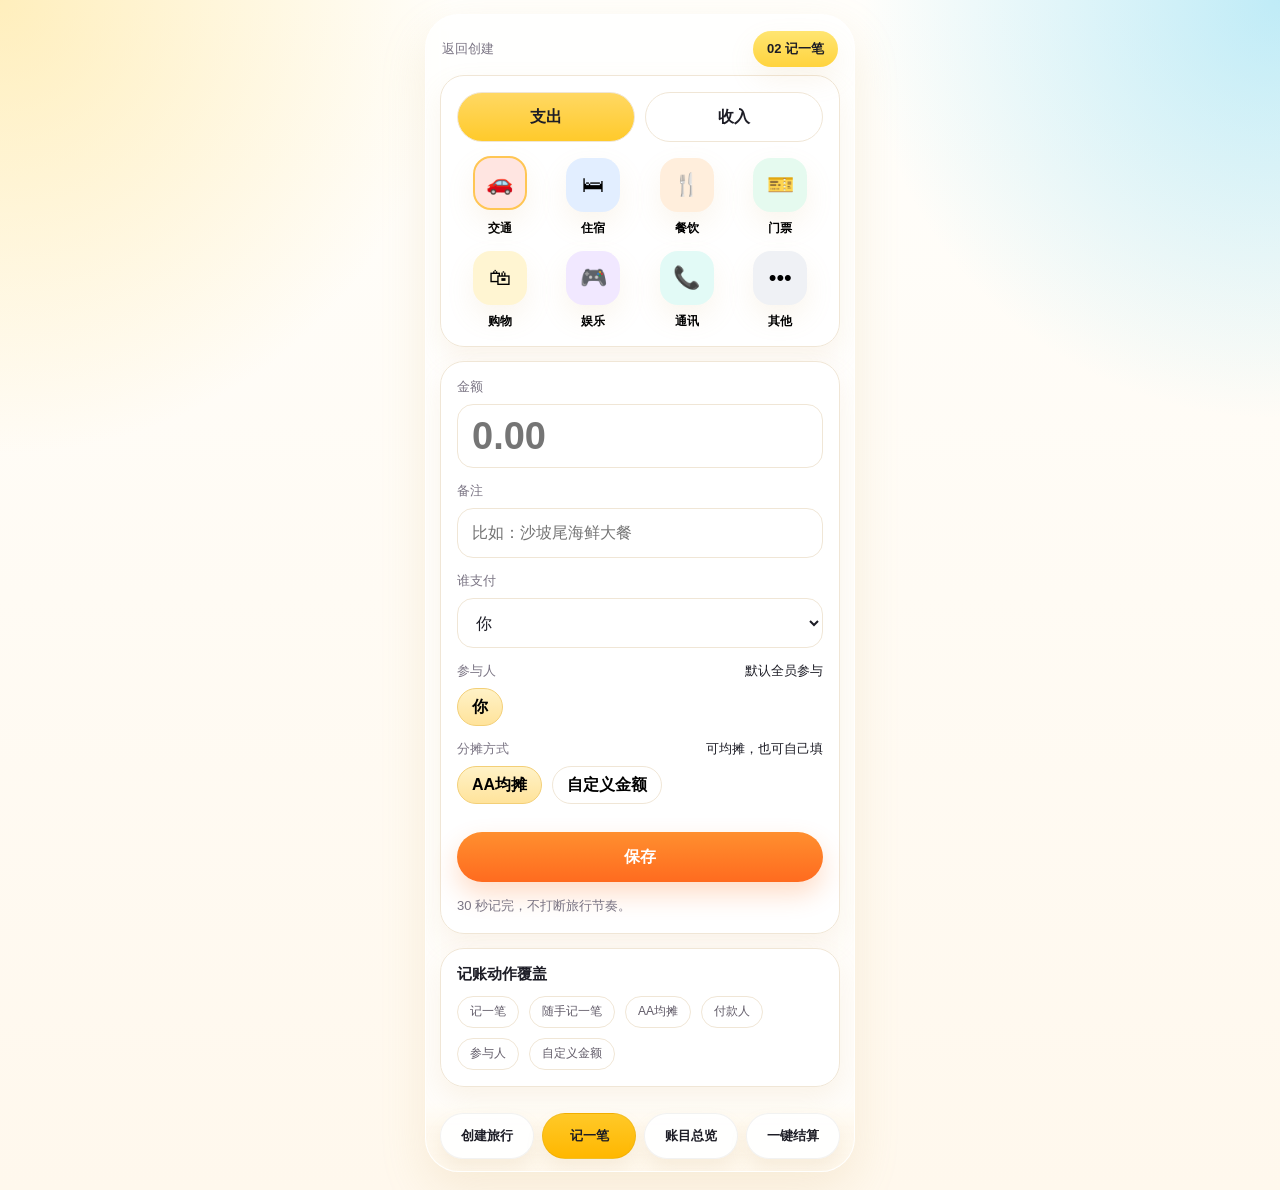
==== add-bill.html @ 9b39a008 "Add files via upload" ====
<!DOCTYPE html>
<html lang="zh-CN">
<head>
  <meta charset="UTF-8">
  <meta name="viewport" content="width=device-width, initial-scale=1.0, viewport-fit=cover">
  <title>记一笔 | 旅行分账</title>
  <meta name="description" content="快速记一笔旅行消费，支持分类、金额、付款人、参与人和均摊或自定义分摊。">
  <meta id="metaKeywords" name="keywords" content="记一笔,随手记一笔,AA均摊,付款人,参与人,自定义金额">
  <link rel="stylesheet" href="./styles.css">
</head>
<body data-page="bill">
  <main class="mobile-page">
    <section class="phone-frame">
      <header class="page-header">
        <a class="mini-link" href="./index.html">返回创建</a>
        <div class="brand-badge">02 记一笔</div>
      </header>

      <section class="card bill-top-card">
        <div class="seg-row" data-toggle-group="billType">
          <button class="seg-btn active" type="button" data-bill-type="expense">支出</button>
          <button class="seg-btn" type="button" data-bill-type="income">收入</button>
        </div>

        <div class="category-grid" id="categoryGrid">
          <button class="category-btn active" data-category="交通" type="button"><span class="icon red">🚗</span><b>交通</b></button>
          <button class="category-btn" data-category="住宿" type="button"><span class="icon blue">🛏</span><b>住宿</b></button>
          <button class="category-btn" data-category="餐饮" type="button"><span class="icon orange">🍴</span><b>餐饮</b></button>
          <button class="category-btn" data-category="门票" type="button"><span class="icon green">🎫</span><b>门票</b></button>
          <button class="category-btn" data-category="购物" type="button"><span class="icon yellow">🛍</span><b>购物</b></button>
          <button class="category-btn" data-category="娱乐" type="button"><span class="icon purple">🎮</span><b>娱乐</b></button>
          <button class="category-btn" data-category="通讯" type="button"><span class="icon teal">📞</span><b>通讯</b></button>
          <button class="category-btn" data-category="其他" type="button"><span class="icon gray">•••</span><b>其他</b></button>
        </div>
      </section>

      <section class="card form-card">
        <div id="billEditBanner" class="edit-banner hidden">
          <span id="billEditText">正在编辑一笔账单</span>
          <button id="cancelEditBillBtn" class="ghost-btn slim-btn" type="button">取消编辑</button>
        </div>

        <label class="field amount-field">
          <span>金额</span>
          <input id="billAmount" class="amount-input" type="number" step="0.01" min="0" placeholder="0.00">
        </label>

        <label class="field">
          <span>备注</span>
          <input id="billNote" type="text" maxlength="30" placeholder="比如：沙坡尾海鲜大餐">
        </label>

        <label class="field">
          <span>谁支付</span>
          <select id="paidBy"></select>
        </label>

        <div class="field">
          <div class="field-head">
            <span>参与人</span>
            <small>默认全员参与</small>
          </div>
          <div id="participantChips" class="chip-row"></div>
        </div>

        <div class="field">
          <div class="field-head">
            <span>分摊方式</span>
            <small>可均摊，也可自己填</small>
          </div>
          <div class="chip-row" data-toggle-group="splitMode">
            <button class="chip active" data-split-mode="equal" type="button">AA均摊</button>
            <button class="chip" data-split-mode="custom" type="button">自定义金额</button>
          </div>
        </div>

        <div id="customSplitWrap" class="custom-split hidden"></div>

        <button id="saveBillBtn" class="primary-btn" type="button">保存</button>
        <p id="billStatusText" class="tiny-text">30 秒记完，不打断旅行节奏。</p>
      </section>

      <section class="keyword-section">
        <h3>记账动作覆盖</h3>
        <div class="keyword-tags" data-keywords="bill"></div>
      </section>

      <nav class="bottom-nav" aria-label="页面导航">
        <a href="./index.html">创建旅行</a>
        <a class="active" href="./add-bill.html">记一笔</a>
        <a href="./overview.html">账目总览</a>
        <a href="./settlement.html">一键结算</a>
      </nav>
    </section>
  </main>

  <script id="structured-data" type="application/ld+json"></script>
  <script src="./script.js"></script>
</body>
</html>
---- styles.css ----
:root {
  --bg: #fff8ed;
  --card: rgba(255, 255, 255, 0.94);
  --line: #f0e6d6;
  --ink: #1d1d26;
  --muted: #7b7584;
  --yellow: #ffc928;
  --yellow-deep: #ffb700;
  --orange: #ff8f2f;
  --orange-deep: #ff6b1f;
  --green: #2db66e;
  --red: #ff5a53;
  --shadow: 0 18px 45px rgba(210, 175, 111, 0.18);
  --shadow-soft: 0 12px 28px rgba(210, 175, 111, 0.12);
}

* {
  box-sizing: border-box;
}

html,
body {
  margin: 0;
  min-height: 100%;
  font-family: "PingFang SC", "Microsoft YaHei", sans-serif;
  color: var(--ink);
  background:
    radial-gradient(circle at top left, rgba(255, 220, 113, 0.45), transparent 26%),
    radial-gradient(circle at top right, rgba(114, 213, 242, 0.45), transparent 24%),
    linear-gradient(180deg, #fffefb 0%, var(--bg) 100%);
}

body {
  padding: 14px 10px 18px;
}

button,
input,
select {
  font: inherit;
}

.mobile-page {
  max-width: 430px;
  margin: 0 auto;
}

.phone-frame {
  background: rgba(255, 255, 255, 0.68);
  border: 1px solid rgba(255, 255, 255, 0.8);
  border-radius: 34px;
  box-shadow: var(--shadow);
  backdrop-filter: blur(10px);
  overflow: hidden;
}

.page-header {
  display: flex;
  align-items: center;
  justify-content: space-between;
  padding: 16px 16px 8px;
}

.brand-badge {
  display: inline-flex;
  align-items: center;
  min-height: 36px;
  padding: 0 14px;
  border-radius: 999px;
  background: linear-gradient(180deg, #ffe571, #ffd33e);
  box-shadow: var(--shadow-soft);
  font-size: 13px;
  font-weight: 800;
}

.blue-badge {
  background: linear-gradient(180deg, #99eef6, #5ad7ea);
}

.coral-badge {
  background: linear-gradient(180deg, #ff9a73, #ff6e52);
  color: #fff;
}

.mini-link {
  color: var(--muted);
  text-decoration: none;
  font-size: 13px;
}

.hero-banner,
.card,
.member-strip-card,
.keyword-section {
  margin: 0 14px 14px;
}

.hero-banner {
  position: relative;
  overflow: hidden;
  border-radius: 28px;
  box-shadow: var(--shadow-soft);
}

.hero-create {
  height: 220px;
}

.hero-overview {
  height: 180px;
}

.hero-banner img,
.celebrate-image {
  display: block;
  width: 100%;
  height: 100%;
  object-fit: cover;
}

.hero-copy {
  position: absolute;
  left: 18px;
  top: 18px;
  max-width: 72%;
  color: #183147;
}

.hero-copy.overlay {
  color: #fff;
  text-shadow: 0 4px 16px rgba(0, 0, 0, 0.22);
}

.hero-kicker {
  display: inline-flex;
  align-items: center;
  min-height: 28px;
  padding: 0 10px;
  border-radius: 999px;
  background: rgba(255, 255, 255, 0.88);
  font-size: 12px;
  font-weight: 800;
}

.hero-copy h1,
.celebrate-copy h1 {
  margin: 10px 0 6px;
  font-size: 30px;
  line-height: 1.05;
}

.hero-copy p,
.card-title-row p,
.celebrate-copy p {
  margin: 0;
  font-size: 14px;
  line-height: 1.5;
}

.card,
.member-strip-card,
.keyword-section {
  background: var(--card);
  border: 1px solid var(--line);
  border-radius: 24px;
  box-shadow: var(--shadow-soft);
}

.card,
.keyword-section {
  padding: 16px;
}

.member-strip-card {
  padding: 12px 14px;
}

.form-card {
  display: grid;
  gap: 14px;
}

.card-title-row,
.section-head,
.field-head,
.invite-block {
  display: flex;
  align-items: flex-start;
  justify-content: space-between;
  gap: 12px;
}

.card-title-row h2,
.section-head h2 {
  margin: 0;
  font-size: 21px;
}

.field {
  display: grid;
  gap: 8px;
}

.field span,
.field-head span,
.section-head span,
.card h3 {
  font-size: 13px;
  color: var(--muted);
}

.field input,
.field select,
.member-add-row input {
  width: 100%;
  min-height: 50px;
  padding: 0 14px;
  border: 1px solid var(--line);
  border-radius: 16px;
  background: #fff;
  color: var(--ink);
  outline: none;
}

.field-grid {
  display: grid;
  grid-template-columns: 1fr 1fr;
  gap: 10px;
}

.member-add-row,
.action-row,
.seg-row {
  display: grid;
  gap: 10px;
}

.member-add-row {
  grid-template-columns: 1fr auto;
}

.action-row,
.seg-row {
  grid-template-columns: 1fr 1fr;
}

.member-list,
.chip-row,
.member-strip,
.keyword-tags,
.legend-list {
  display: flex;
  gap: 10px;
  flex-wrap: wrap;
}

.member-list {
  min-height: 56px;
  padding: 10px;
  border: 1px dashed #e8dcc7;
  border-radius: 16px;
  background: #fffdf9;
}

.member-list.empty {
  align-items: center;
}

.avatar-chip,
.member-dot {
  display: inline-flex;
  align-items: center;
  justify-content: center;
  min-width: 44px;
  height: 44px;
  padding: 0 12px;
  border-radius: 999px;
  background: linear-gradient(180deg, #fff0bf, #fff8e4);
  border: 2px solid #fff;
  box-shadow: 0 8px 18px rgba(193, 154, 87, 0.16);
  font-size: 13px;
  font-weight: 700;
}

.avatar-chip {
  gap: 8px;
}

.avatar-chip button {
  width: 20px;
  height: 20px;
  border-radius: 50%;
  border: 0;
  background: rgba(0, 0, 0, 0.08);
  cursor: pointer;
}

.member-dot.manage {
  margin-left: auto;
  background: #fff;
}

.empty-text,
.tiny-text,
.summary-text {
  margin: 0;
  color: var(--muted);
  font-size: 13px;
  line-height: 1.6;
}

.primary-btn,
.ghost-btn,
.soft-btn,
.seg-btn,
.chip,
.transfer-btn {
  border: 0;
  cursor: pointer;
  font-weight: 800;
}

.primary-btn,
.ghost-btn,
.soft-btn,
.seg-btn {
  min-height: 50px;
  border-radius: 999px;
}

.primary-btn {
  color: #fff;
  background: linear-gradient(180deg, var(--orange), var(--orange-deep));
  box-shadow: 0 12px 26px rgba(255, 112, 25, 0.24);
}

.yellow-btn {
  color: #4c3000;
  background: linear-gradient(180deg, var(--yellow), var(--yellow-deep));
}

.ghost-btn {
  background: #fff;
  border: 1px solid var(--line);
  color: var(--ink);
}

.soft-btn {
  min-width: 78px;
  background: linear-gradient(180deg, #ffe38d, #ffd15b);
  color: #5b3a00;
}

.pill {
  display: inline-flex;
  align-items: center;
  min-height: 30px;
  padding: 0 10px;
  border-radius: 999px;
  font-size: 12px;
  font-weight: 800;
}

.yellow-pill {
  background: #fff6d7;
  color: #9a7700;
}

.info-card strong {
  display: block;
  margin-top: 6px;
  font-size: 26px;
}

.bill-top-card {
  display: grid;
  gap: 16px;
}

.seg-btn {
  background: #fff;
  border: 1px solid var(--line);
  color: var(--ink);
}

.seg-btn.active {
  background: linear-gradient(180deg, #ffd863, #ffca2b);
}

.category-grid {
  display: grid;
  grid-template-columns: repeat(4, 1fr);
  gap: 14px 8px;
}

.category-btn {
  border: 0;
  background: transparent;
  display: grid;
  justify-items: center;
  gap: 8px;
  padding: 0;
}

.category-btn b {
  font-size: 12px;
}

.icon {
  width: 54px;
  height: 54px;
  border-radius: 18px;
  display: grid;
  place-items: center;
  font-size: 22px;
  box-shadow: var(--shadow-soft);
  border: 2px solid transparent;
}

.category-btn.active .icon {
  transform: translateY(-2px);
  border-color: #ffc654;
}

.red { background: #ffe5e1; }
.blue { background: #e2eeff; }
.orange { background: #ffeedc; }
.green { background: #e5faef; }
.yellow { background: #fff5d2; }
.purple { background: #f1e8ff; }
.teal { background: #e2faf6; }
.gray { background: #eff1f5; }

.edit-banner {
  display: flex;
  align-items: center;
  justify-content: space-between;
  gap: 10px;
  padding: 12px 14px;
  border-radius: 16px;
  background: #fff5cf;
  color: #7b5a00;
  font-size: 13px;
  font-weight: 700;
}

.hidden {
  display: none;
}

.slim-btn {
  min-height: 38px;
  padding: 0 12px;
}

.amount-field .amount-input {
  min-height: 64px;
  font-size: 38px;
  font-weight: 900;
}

.chip {
  min-height: 38px;
  padding: 0 14px;
  border-radius: 999px;
  border: 1px solid var(--line);
  background: #fff;
}

.chip.active {
  background: linear-gradient(180deg, #fff2c7, #ffe39b);
  border-color: #f3cf77;
}

.custom-split {
  display: grid;
  gap: 10px;
}

.split-row-item {
  display: grid;
  grid-template-columns: 1fr 110px;
  gap: 10px;
  align-items: center;
}

.split-row-item input {
  min-height: 46px;
  padding: 0 12px;
  border: 1px solid var(--line);
  border-radius: 14px;
}

.stats-grid {
  display: grid;
  grid-template-columns: 1fr 1fr;
  gap: 12px;
  margin: 0 14px 14px;
}

.stat-card strong {
  display: block;
  margin: 10px 0 6px;
  font-size: 28px;
}

.member-strip {
  align-items: center;
}

.donut-wrap {
  display: flex;
  justify-content: center;
  margin-bottom: 14px;
}

.donut-chart {
  width: 148px;
  height: 148px;
  border-radius: 50%;
  position: relative;
  background: #f3f3f3;
}

.donut-chart::after {
  content: "";
  position: absolute;
  inset: 24px;
  border-radius: 50%;
  background: #fff;
}

.donut-chart span {
  position: absolute;
  inset: 0;
  z-index: 1;
  display: grid;
  place-items: center;
  padding: 0 28px;
  text-align: center;
  font-size: 12px;
  font-weight: 800;
  color: var(--muted);
}

.legend-list {
  display: grid;
  gap: 8px;
}

.legend-item,
.list-item,
.transfer-item,
.preview-line {
  display: flex;
  align-items: center;
  justify-content: space-between;
  gap: 12px;
}

.legend-item {
  font-size: 14px;
}

.legend-left {
  display: inline-flex;
  align-items: center;
  gap: 8px;
}

.legend-dot {
  width: 10px;
  height: 10px;
  border-radius: 50%;
}

.list-stack {
  display: grid;
  gap: 10px;
}

.list-stack.empty-stack {
  min-height: 90px;
  align-items: center;
}

.list-item,
.transfer-item,
.preview-line {
  padding: 14px;
  border: 1px solid var(--line);
  border-radius: 18px;
  background: #fff;
}

.list-item {
  align-items: flex-start;
}

.list-item strong,
.preview-line strong,
.transfer-item strong {
  font-size: 18px;
}

.item-meta {
  display: grid;
  gap: 4px;
}

.item-meta p {
  margin: 0;
  color: var(--muted);
  font-size: 12px;
}

.item-actions {
  display: grid;
  gap: 8px;
}

.item-actions button {
  min-height: 34px;
  padding: 0 12px;
  border-radius: 999px;
  border: 1px solid var(--line);
  background: #fff;
  cursor: pointer;
  font-size: 12px;
  font-weight: 700;
}

.positive {
  color: var(--green);
}

.negative {
  color: var(--red);
}

.celebrate-card {
  overflow: hidden;
  padding-bottom: 0;
}

.celebrate-image {
  height: 210px;
  object-fit: cover;
  margin: 14px -16px 0;
  width: calc(100% + 32px);
}

.receive-card strong {
  display: block;
  margin: 8px 0 6px;
  font-size: 38px;
  color: var(--green);
}

.progress-track {
  height: 10px;
  border-radius: 999px;
  background: #ffe5cf;
  overflow: hidden;
  margin: 10px 0 14px;
}

.progress-track span {
  display: block;
  width: 0;
  height: 100%;
  border-radius: inherit;
  background: linear-gradient(180deg, var(--orange), var(--yellow-deep));
}

.transfer-item.done {
  opacity: 0.58;
}

.transfer-main {
  display: grid;
  gap: 4px;
}

.transfer-main p {
  margin: 0;
  font-size: 12px;
  color: var(--muted);
}

.transfer-btn {
  min-height: 40px;
  padding: 0 14px;
  border-radius: 999px;
  background: #fff;
  border: 1px solid var(--line);
}

.transfer-btn.is-done {
  color: var(--green);
}

.keyword-section h3 {
  margin: 0 0 12px;
  font-size: 15px;
}

.keyword-tags span {
  min-height: 32px;
  padding: 0 12px;
  display: inline-flex;
  align-items: center;
  border-radius: 999px;
  background: #fff;
  border: 1px solid var(--line);
  font-size: 12px;
  color: #625c69;
}

.bottom-nav {
  position: sticky;
  bottom: 0;
  z-index: 2;
  display: grid;
  grid-template-columns: repeat(4, 1fr);
  gap: 8px;
  padding: 12px 14px calc(12px + env(safe-area-inset-bottom));
  background: linear-gradient(180deg, rgba(255, 248, 237, 0), rgba(255, 248, 237, 0.92) 36%, rgba(255, 248, 237, 1) 100%);
}

.bottom-nav a {
  min-height: 46px;
  display: grid;
  place-items: center;
  border-radius: 999px;
  text-decoration: none;
  color: var(--ink);
  background: rgba(255, 255, 255, 0.94);
  border: 1px solid rgba(0, 0, 0, 0.05);
  box-shadow: 0 10px 18px rgba(190, 154, 90, 0.12);
  font-size: 13px;
  font-weight: 800;
}

.bottom-nav a.active {
  background: linear-gradient(180deg, var(--yellow), var(--yellow-deep));
}

@media (max-width: 390px) {
  body {
    padding: 8px 6px 12px;
  }

  .hero-copy h1,
  .celebrate-copy h1 {
    font-size: 26px;
  }

  .stats-grid,
  .field-grid,
  .action-row,
  .seg-row {
    grid-template-columns: 1fr;
  }

  .category-grid {
    grid-template-columns: repeat(4, 1fr);
  }

  .bottom-nav a {
    font-size: 12px;
  }
}
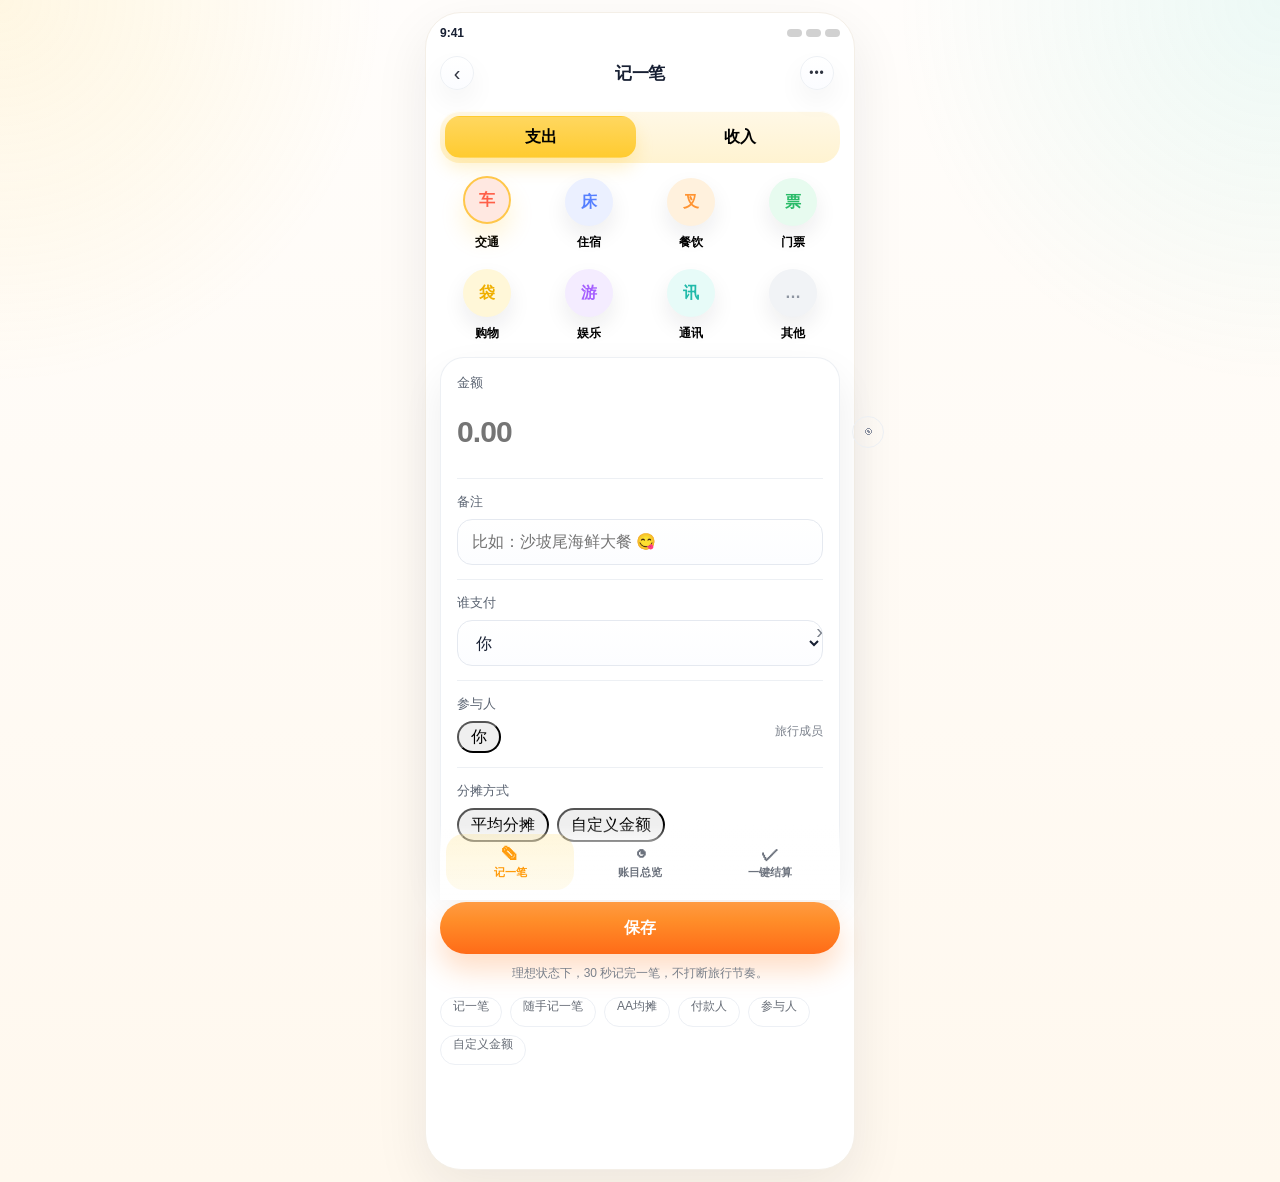
==== commit 5398dea0: "Add files via upload" ====
--- a/add-bill.html
+++ b/add-bill.html
@@ -4,92 +4,95 @@
   <meta charset="UTF-8">
   <meta name="viewport" content="width=device-width, initial-scale=1.0, viewport-fit=cover">
   <title>记一笔 | 旅行分账</title>
-  <meta name="description" content="快速记一笔旅行消费，支持分类、金额、付款人、参与人和均摊或自定义分摊。">
-  <meta id="metaKeywords" name="keywords" content="记一笔,随手记一笔,AA均摊,付款人,参与人,自定义金额">
+  <meta name="description" content="进入旅行后，先记一笔。快速记录分类、金额、付款人、参与人和分摊方式。">
+  <meta id="metaKeywords" name="keywords" content="记一笔,旅行记账,多人分账">
   <link rel="stylesheet" href="./styles.css">
 </head>
 <body data-page="bill">
-  <main class="mobile-page">
-    <section class="phone-frame">
+  <main class="app-shell">
+    <section class="phone-page">
+      <div class="status-bar">
+        <span>9:41</span>
+        <div class="status-icons"><span></span><span></span><span></span></div>
+      </div>
+
       <header class="page-header">
-        <a class="mini-link" href="./index.html">返回创建</a>
-        <div class="brand-badge">02 记一笔</div>
+        <button class="nav-icon" type="button" aria-label="返回">‹</button>
+        <h1>记一笔</h1>
+        <button class="nav-icon more" type="button" aria-label="更多">•••</button>
       </header>
 
-      <section class="card bill-top-card">
-        <div class="seg-row" data-toggle-group="billType">
-          <button class="seg-btn active" type="button" data-bill-type="expense">支出</button>
-          <button class="seg-btn" type="button" data-bill-type="income">收入</button>
+      <div class="seg-switch" data-toggle-group="billType">
+        <button class="seg-btn active" type="button" data-bill-type="expense">支出</button>
+        <button class="seg-btn" type="button" data-bill-type="income">收入</button>
+      </div>
+
+      <section id="categoryGrid" class="category-grid">
+        <button class="category-btn active" data-category="交通" type="button"><span class="icon-bubble red">车</span><b>交通</b></button>
+        <button class="category-btn" data-category="住宿" type="button"><span class="icon-bubble blue">床</span><b>住宿</b></button>
+        <button class="category-btn" data-category="餐饮" type="button"><span class="icon-bubble orange">叉</span><b>餐饮</b></button>
+        <button class="category-btn" data-category="门票" type="button"><span class="icon-bubble green">票</span><b>门票</b></button>
+        <button class="category-btn" data-category="购物" type="button"><span class="icon-bubble yellow">袋</span><b>购物</b></button>
+        <button class="category-btn" data-category="娱乐" type="button"><span class="icon-bubble purple">游</span><b>娱乐</b></button>
+        <button class="category-btn" data-category="通讯" type="button"><span class="icon-bubble teal">讯</span><b>通讯</b></button>
+        <button class="category-btn" data-category="其他" type="button"><span class="icon-bubble gray">…</span><b>其他</b></button>
+      </section>
+
+      <section class="sheet-card">
+        <div id="billEditBanner" class="edit-banner hidden">
+          <span id="billEditText">正在编辑一笔账单</span>
+          <button id="cancelEditBillBtn" class="mini-plain-btn" type="button">取消编辑</button>
         </div>
 
-        <div class="category-grid" id="categoryGrid">
-          <button class="category-btn active" data-category="交通" type="button"><span class="icon red">🚗</span><b>交通</b></button>
-          <button class="category-btn" data-category="住宿" type="button"><span class="icon blue">🛏</span><b>住宿</b></button>
-          <button class="category-btn" data-category="餐饮" type="button"><span class="icon orange">🍴</span><b>餐饮</b></button>
-          <button class="category-btn" data-category="门票" type="button"><span class="icon green">🎫</span><b>门票</b></button>
-          <button class="category-btn" data-category="购物" type="button"><span class="icon yellow">🛍</span><b>购物</b></button>
-          <button class="category-btn" data-category="娱乐" type="button"><span class="icon purple">🎮</span><b>娱乐</b></button>
-          <button class="category-btn" data-category="通讯" type="button"><span class="icon teal">📞</span><b>通讯</b></button>
-          <button class="category-btn" data-category="其他" type="button"><span class="icon gray">•••</span><b>其他</b></button>
-        </div>
-      </section>
-
-      <section class="card form-card">
-        <div id="billEditBanner" class="edit-banner hidden">
-          <span id="billEditText">正在编辑一笔账单</span>
-          <button id="cancelEditBillBtn" class="ghost-btn slim-btn" type="button">取消编辑</button>
+        <div class="amount-card">
+          <span class="field-label">金额</span>
+          <div class="amount-main">
+            <input id="billAmount" class="amount-input" type="number" step="0.01" min="0" placeholder="0.00">
+            <span class="camera-btn">◉</span>
+          </div>
         </div>
 
-        <label class="field amount-field">
-          <span>金额</span>
-          <input id="billAmount" class="amount-input" type="number" step="0.01" min="0" placeholder="0.00">
+        <label class="note-card">
+          <span class="field-label">备注</span>
+          <input id="billNote" type="text" maxlength="30" placeholder="比如：沙坡尾海鲜大餐 😋">
         </label>
 
-        <label class="field">
-          <span>备注</span>
-          <input id="billNote" type="text" maxlength="30" placeholder="比如：沙坡尾海鲜大餐">
+        <label class="line-field">
+          <span class="field-label">谁支付</span>
+          <div class="field-main select-wrap">
+            <select id="paidBy"></select>
+          </div>
+          <span class="field-arrow">›</span>
         </label>
 
-        <label class="field">
-          <span>谁支付</span>
-          <select id="paidBy"></select>
-        </label>
-
-        <div class="field">
-          <div class="field-head">
-            <span>参与人</span>
-            <small>默认全员参与</small>
-          </div>
-          <div id="participantChips" class="chip-row"></div>
+        <div class="line-field block-row">
+          <span class="field-label">参与人</span>
+          <div id="participantChips" class="avatar-chip-row compact"></div>
+          <span class="field-tip">旅行成员</span>
         </div>
 
-        <div class="field">
-          <div class="field-head">
-            <span>分摊方式</span>
-            <small>可均摊，也可自己填</small>
-          </div>
+        <div class="line-field block-row">
+          <span class="field-label">分摊方式</span>
           <div class="chip-row" data-toggle-group="splitMode">
-            <button class="chip active" data-split-mode="equal" type="button">AA均摊</button>
+            <button class="chip active" data-split-mode="equal" type="button">平均分摊</button>
             <button class="chip" data-split-mode="custom" type="button">自定义金额</button>
           </div>
         </div>
 
         <div id="customSplitWrap" class="custom-split hidden"></div>
-
-        <button id="saveBillBtn" class="primary-btn" type="button">保存</button>
-        <p id="billStatusText" class="tiny-text">30 秒记完，不打断旅行节奏。</p>
       </section>
 
-      <section class="keyword-section">
-        <h3>记账动作覆盖</h3>
+      <button id="saveBillBtn" class="primary-cta orange-cta" type="button">保存</button>
+      <p id="billStatusText" class="tip-text center-tip">理想状态下，30 秒记完一笔，不打断旅行节奏。</p>
+
+      <div class="keyword-area">
         <div class="keyword-tags" data-keywords="bill"></div>
-      </section>
+      </div>
 
-      <nav class="bottom-nav" aria-label="页面导航">
-        <a href="./index.html">创建旅行</a>
-        <a class="active" href="./add-bill.html">记一笔</a>
-        <a href="./overview.html">账目总览</a>
-        <a href="./settlement.html">一键结算</a>
+      <nav class="app-tabbar trip-tabbar" aria-label="页面导航">
+        <a class="active" href="./add-bill.html"><span class="tab-ico">✎</span><span>记一笔</span></a>
+        <a href="./overview.html"><span class="tab-ico">◔</span><span>账目总览</span></a>
+        <a href="./settlement.html"><span class="tab-ico">✓</span><span>一键结算</span></a>
       </nav>
     </section>
   </main>
--- a/styles.css
+++ b/styles.css
@@ -1,396 +1,519 @@
 :root {
-  --bg: #fff8ed;
-  --card: rgba(255, 255, 255, 0.94);
-  --line: #f0e6d6;
-  --ink: #1d1d26;
-  --muted: #7b7584;
-  --yellow: #ffc928;
-  --yellow-deep: #ffb700;
-  --orange: #ff8f2f;
-  --orange-deep: #ff6b1f;
-  --green: #2db66e;
-  --red: #ff5a53;
-  --shadow: 0 18px 45px rgba(210, 175, 111, 0.18);
-  --shadow-soft: 0 12px 28px rgba(210, 175, 111, 0.12);
-}
-
-* {
-  box-sizing: border-box;
-}
+  --ink: #182033;
+  --muted: #7a808b;
+  --line: #edf0f4;
+  --line-strong: #e5e9f0;
+  --yellow: #ffcf37;
+  --yellow-deep: #ffbb00;
+  --orange: #ff8d29;
+  --orange-deep: #ff6b18;
+  --green: #22bf65;
+  --green-soft: #effaf1;
+  --soft-shadow: 0 12px 28px rgba(26, 28, 33, 0.05);
+  --card-shadow: 0 18px 42px rgba(26, 28, 33, 0.07);
+  --page-shadow: 0 20px 54px rgba(26, 28, 33, 0.08);
+  --inner-shadow: inset 0 1px 0 rgba(255, 255, 255, 0.85);
+}
+
+* { box-sizing: border-box; }
 
 html,
 body {
   margin: 0;
   min-height: 100%;
+  background:
+    radial-gradient(circle at 0% 0%, rgba(255, 217, 97, 0.16), transparent 22%),
+    radial-gradient(circle at 100% 0%, rgba(103, 222, 208, 0.12), transparent 22%),
+    linear-gradient(180deg, #fffdfb 0%, #fff8ee 100%);
   font-family: "PingFang SC", "Microsoft YaHei", sans-serif;
   color: var(--ink);
-  background:
-    radial-gradient(circle at top left, rgba(255, 220, 113, 0.45), transparent 26%),
-    radial-gradient(circle at top right, rgba(114, 213, 242, 0.45), transparent 24%),
-    linear-gradient(180deg, #fffefb 0%, var(--bg) 100%);
-}
-
-body {
-  padding: 14px 10px 18px;
-}
-
-button,
-input,
-select {
-  font: inherit;
-}
-
-.mobile-page {
-  max-width: 430px;
-  margin: 0 auto;
-}
-
-.phone-frame {
-  background: rgba(255, 255, 255, 0.68);
-  border: 1px solid rgba(255, 255, 255, 0.8);
-  border-radius: 34px;
-  box-shadow: var(--shadow);
-  backdrop-filter: blur(10px);
-  overflow: hidden;
-}
-
-.page-header {
+}
+
+body { padding: 12px; }
+button, input, select { font: inherit; }
+.app-shell { max-width: 430px; margin: 0 auto; }
+
+.phone-page {
+  min-height: calc(100vh - 24px);
+  padding: 0 14px 18px;
+  border-radius: 36px;
+  background: #fff;
+  border: 1px solid #f4efe7;
+  box-shadow: var(--page-shadow);
+}
+
+.settlement-theme {
+  background: linear-gradient(180deg, #fff7d8 0%, #fff2cb 100%);
+}
+
+.status-bar {
+  min-height: 30px;
+  padding-top: calc(10px + env(safe-area-inset-top));
   display: flex;
   align-items: center;
   justify-content: space-between;
-  padding: 16px 16px 8px;
-}
-
-.brand-badge {
-  display: inline-flex;
+  font-size: 12px;
+  font-weight: 700;
+}
+
+.status-icons { display: flex; gap: 4px; }
+.status-icons span {
+  width: 15px;
+  height: 8px;
+  border-radius: 999px;
+  background: rgba(0, 0, 0, 0.18);
+}
+
+.page-header {
+  display: grid;
+  grid-template-columns: 40px 1fr 40px;
   align-items: center;
-  min-height: 36px;
-  padding: 0 14px;
-  border-radius: 999px;
-  background: linear-gradient(180deg, #ffe571, #ffd33e);
-  box-shadow: var(--shadow-soft);
+  min-height: 48px;
+  margin: 6px 0 14px;
+}
+
+.page-header h1 {
+  margin: 0;
+  text-align: center;
+  font-size: 17px;
+  font-weight: 900;
+  letter-spacing: -0.02em;
+}
+
+.nav-icon,
+.share-link {
+  width: 34px;
+  height: 34px;
+  border-radius: 50%;
+  border: 1px solid #eef1f5;
+  background: linear-gradient(180deg, #ffffff, #fbfcff);
+  display: grid;
+  place-items: center;
+  color: #2f3440;
+  box-shadow: var(--soft-shadow);
+  font-size: 20px;
+  text-decoration: none;
+  transition: transform 0.18s ease, box-shadow 0.18s ease, border-color 0.18s ease;
+}
+
+.more { font-size: 12px; letter-spacing: 1px; }
+
+.nav-icon:active,
+.share-link:active {
+  transform: scale(0.96);
+  box-shadow: 0 6px 14px rgba(26, 28, 33, 0.08);
+}
+
+.home-switch-nav {
+  display: grid;
+  grid-template-columns: 1fr 1fr;
+  gap: 8px;
+  padding: 5px;
+  margin-bottom: 14px;
+  border-radius: 20px;
+  background: linear-gradient(180deg, #fff8e6, #fff3d1);
+  box-shadow: var(--inner-shadow);
+}
+
+.home-switch-nav a {
+  min-height: 42px;
+  border-radius: 16px;
+  display: grid;
+  place-items: center;
+  text-decoration: none;
+  color: #6b707a;
   font-size: 13px;
   font-weight: 800;
-}
-
-.blue-badge {
-  background: linear-gradient(180deg, #99eef6, #5ad7ea);
-}
-
-.coral-badge {
-  background: linear-gradient(180deg, #ff9a73, #ff6e52);
-  color: #fff;
-}
-
-.mini-link {
-  color: var(--muted);
-  text-decoration: none;
-  font-size: 13px;
+  transition: all 0.18s ease;
+}
+
+.home-switch-nav a.active {
+  background: linear-gradient(180deg, #ffd75f, #ffcb30);
+  color: #513500;
+  box-shadow: 0 10px 18px rgba(255, 188, 0, 0.22);
+}
+
+.home-panel.hidden-home-panel {
+  display: none;
+}
+
+.join-panel-only {
+  margin-top: 4px;
 }
 
 .hero-banner,
-.card,
-.member-strip-card,
-.keyword-section {
-  margin: 0 14px 14px;
-}
+.overview-hero,
+.settlement-hero,
+.sheet-card,
+.join-card {
+  border-radius: 24px;
+  background: #fff;
+  box-shadow: var(--card-shadow);
+}
+
+.hero-banner,
+.overview-hero,
+.settlement-hero { overflow: hidden; }
 
 .hero-banner {
   position: relative;
-  overflow: hidden;
-  border-radius: 28px;
-  box-shadow: var(--shadow-soft);
-}
-
-.hero-create {
-  height: 220px;
-}
-
-.hero-overview {
-  height: 180px;
-}
-
-.hero-banner img,
-.celebrate-image {
+  margin-bottom: 14px;
+}
+
+.hero-banner img {
+  width: 100%;
+  height: 136px;
+  object-fit: cover;
   display: block;
+}
+
+.hero-banner-copy {
+  position: absolute;
+  inset: 0;
+  padding: 18px;
+  background: linear-gradient(90deg, rgba(0, 0, 0, 0.24), rgba(0, 0, 0, 0.02));
+  color: #fff;
+}
+
+.hero-banner-copy h2 {
+  margin: 0 0 6px;
+  font-size: 20px;
+  font-weight: 900;
+}
+
+.hero-banner-copy p {
+  margin: 0;
+  font-size: 12px;
+}
+
+.sheet-card,
+.join-card {
+  margin-bottom: 14px;
+  padding: 16px;
+  border: 1px solid rgba(236, 240, 244, 0.95);
+}
+
+.line-field,
+.line-block,
+.amount-card,
+.note-card {
+  position: relative;
+  display: grid;
+  gap: 8px;
+  padding: 0 0 14px;
+  margin-bottom: 14px;
+  border-bottom: 1px solid var(--line);
+}
+
+.line-field:last-child,
+.line-block:last-child,
+.amount-card:last-child,
+.note-card:last-child {
+  margin-bottom: 0;
+  padding-bottom: 0;
+  border-bottom: 0;
+}
+
+.field-label,
+.field-topline span,
+.list-title,
+.block-title,
+.room-label {
+  font-size: 13px;
+  color: #5b6472;
+}
+
+.line-field input,
+.line-field select,
+.join-grid input,
+.note-card input,
+.member-entry input,
+.split-row-item input {
   width: 100%;
-  height: 100%;
-  object-fit: cover;
-}
-
-.hero-copy {
-  position: absolute;
-  left: 18px;
-  top: 18px;
-  max-width: 72%;
-  color: #183147;
-}
-
-.hero-copy.overlay {
-  color: #fff;
-  text-shadow: 0 4px 16px rgba(0, 0, 0, 0.22);
-}
-
-.hero-kicker {
-  display: inline-flex;
-  align-items: center;
-  min-height: 28px;
-  padding: 0 10px;
-  border-radius: 999px;
-  background: rgba(255, 255, 255, 0.88);
-  font-size: 12px;
-  font-weight: 800;
-}
-
-.hero-copy h1,
-.celebrate-copy h1 {
-  margin: 10px 0 6px;
-  font-size: 30px;
-  line-height: 1.05;
-}
-
-.hero-copy p,
-.card-title-row p,
-.celebrate-copy p {
-  margin: 0;
-  font-size: 14px;
-  line-height: 1.5;
-}
-
-.card,
-.member-strip-card,
-.keyword-section {
-  background: var(--card);
-  border: 1px solid var(--line);
-  border-radius: 24px;
-  box-shadow: var(--shadow-soft);
-}
-
-.card,
-.keyword-section {
-  padding: 16px;
-}
-
-.member-strip-card {
-  padding: 12px 14px;
-}
-
-.form-card {
-  display: grid;
-  gap: 14px;
-}
-
-.card-title-row,
-.section-head,
-.field-head,
-.invite-block {
-  display: flex;
-  align-items: flex-start;
-  justify-content: space-between;
-  gap: 12px;
-}
-
-.card-title-row h2,
-.section-head h2 {
-  margin: 0;
-  font-size: 21px;
-}
-
-.field {
-  display: grid;
-  gap: 8px;
-}
-
-.field span,
-.field-head span,
-.section-head span,
-.card h3 {
-  font-size: 13px;
-  color: var(--muted);
-}
-
-.field input,
-.field select,
-.member-add-row input {
-  width: 100%;
-  min-height: 50px;
+  min-height: 46px;
   padding: 0 14px;
-  border: 1px solid var(--line);
-  border-radius: 16px;
-  background: #fff;
+  border-radius: 15px;
+  border: 1px solid var(--line-strong);
+  background: linear-gradient(180deg, #ffffff, #fcfdff);
   color: var(--ink);
   outline: none;
-}
-
-.field-grid {
-  display: grid;
-  grid-template-columns: 1fr 1fr;
+  box-shadow: inset 0 1px 0 rgba(255, 255, 255, 0.9);
+  transition: border-color 0.18s ease, box-shadow 0.18s ease, transform 0.18s ease;
+}
+
+.line-field input:focus,
+.line-field select:focus,
+.join-grid input:focus,
+.note-card input:focus,
+.member-entry input:focus,
+.split-row-item input:focus {
+  border-color: #ffcd33;
+  box-shadow: 0 0 0 4px rgba(255, 205, 51, 0.12), 0 8px 20px rgba(255, 197, 39, 0.08);
+}
+
+.field-main { display: flex; align-items: center; gap: 8px; }
+.dual-value input { flex: 1; }
+
+.field-arrow,
+.field-tip {
+  position: absolute;
+  right: 0;
+  top: 28px;
+  font-size: 12px;
+  color: var(--muted);
+}
+
+.field-arrow { font-size: 20px; top: 26px; }
+
+.field-topline,
+.room-card-head,
+.block-head-line,
+.join-card-head {
+  display: flex;
+  justify-content: space-between;
+  align-items: flex-start;
   gap: 10px;
 }
 
-.member-add-row,
-.action-row,
-.seg-row {
+.field-topline small,
+.tip-text,
+.empty-text,
+.join-card-head p,
+.room-state {
+  margin: 0;
+  font-size: 12px;
+  line-height: 1.6;
+  color: var(--muted);
+}
+
+.member-entry,
+.join-grid,
+.money-card-grid,
+.action-row {
   display: grid;
   gap: 10px;
 }
 
-.member-add-row {
-  grid-template-columns: 1fr auto;
-}
-
-.action-row,
-.seg-row {
-  grid-template-columns: 1fr 1fr;
-}
-
-.member-list,
+.member-entry { grid-template-columns: 1fr auto; }
+
+.tiny-solid-btn,
+.tag-btn,
+.mini-plain-btn,
+.manage-chip,
+.primary-cta,
+.secondary-cta {
+  border: 0;
+  cursor: pointer;
+  font-weight: 800;
+  transition: transform 0.18s ease, box-shadow 0.18s ease, filter 0.18s ease, border-color 0.18s ease;
+}
+
+.tiny-solid-btn {
+  min-width: 72px;
+  min-height: 44px;
+  border-radius: 14px;
+  color: #6a4700;
+  background: linear-gradient(180deg, #ffe8a2, #ffd86a);
+  box-shadow: 0 10px 18px rgba(255, 202, 90, 0.24);
+}
+
+.member-avatar-row,
+.avatar-chip-row,
 .chip-row,
-.member-strip,
 .keyword-tags,
-.legend-list {
+.room-actions {
   display: flex;
-  gap: 10px;
   flex-wrap: wrap;
-}
-
-.member-list {
-  min-height: 56px;
-  padding: 10px;
-  border: 1px dashed #e8dcc7;
+  gap: 8px;
+}
+
+.member-avatar-row { min-height: 44px; }
+
+.member-avatar-row.empty {
+  padding: 10px 12px;
+  border: 1px dashed #eadfc9;
   border-radius: 16px;
-  background: #fffdf9;
-}
-
-.member-list.empty {
-  align-items: center;
+  background: #fffdf8;
 }
 
 .avatar-chip,
-.member-dot {
+.member-dot,
+.chip,
+.manage-chip,
+.tag-btn,
+.mini-status {
+  min-height: 34px;
+  padding: 0 12px;
+  border-radius: 999px;
   display: inline-flex;
   align-items: center;
   justify-content: center;
-  min-width: 44px;
-  height: 44px;
-  padding: 0 12px;
-  border-radius: 999px;
-  background: linear-gradient(180deg, #fff0bf, #fff8e4);
+}
+
+.avatar-chip,
+.member-dot {
+  background: linear-gradient(180deg, #fff5da, #fffef7);
   border: 2px solid #fff;
-  box-shadow: 0 8px 18px rgba(193, 154, 87, 0.16);
-  font-size: 13px;
+  box-shadow: 0 6px 16px rgba(205, 168, 86, 0.14);
+  font-size: 12px;
   font-weight: 700;
 }
 
-.avatar-chip {
-  gap: 8px;
-}
-
 .avatar-chip button {
-  width: 20px;
-  height: 20px;
+  width: 18px;
+  height: 18px;
+  margin-left: 6px;
   border-radius: 50%;
   border: 0;
   background: rgba(0, 0, 0, 0.08);
   cursor: pointer;
 }
 
-.member-dot.manage {
-  margin-left: auto;
-  background: #fff;
-}
-
-.empty-text,
-.tiny-text,
-.summary-text {
-  margin: 0;
+.soft-hint,
+.success-strip {
+  min-height: 40px;
+  margin-bottom: 14px;
+  border-radius: 16px;
+  display: grid;
+  place-items: center;
+  background: #fff7de;
+  color: #8f6a00;
+  font-size: 12px;
+  font-weight: 700;
+}
+
+.room-card {
+  padding: 15px;
+  border-radius: 20px;
+  background: linear-gradient(180deg, #fff9ef, #fffefb);
+  border: 1px solid #f2ead7;
+  box-shadow: inset 0 1px 0 rgba(255, 255, 255, 0.88);
+}
+
+.room-code {
+  display: block;
+  margin-top: 4px;
+  font-size: 20px;
+  letter-spacing: 0.06em;
+}
+
+.tag-btn {
+  background: linear-gradient(180deg, #ffffff, #f8fff9);
+  border: 1px solid #dff0e4;
+  color: #24b965;
+  box-shadow: 0 8px 16px rgba(36, 185, 101, 0.08);
+}
+
+.tip-text { margin-top: 10px; }
+
+.primary-cta,
+.secondary-cta {
+  width: 100%;
+  min-height: 52px;
+  border-radius: 999px;
+}
+
+.primary-cta {
+  box-shadow: 0 16px 28px rgba(255, 191, 22, 0.24);
+}
+
+.yellow-cta {
+  color: #4b3200;
+  background: linear-gradient(180deg, #ffd64f 0%, var(--yellow) 42%, var(--yellow-deep) 100%);
+}
+
+.orange-cta {
+  color: #fff;
+  background: linear-gradient(180deg, #ff9b42 0%, var(--orange) 36%, var(--orange-deep) 100%);
+  box-shadow: 0 16px 28px rgba(255, 116, 22, 0.24);
+}
+
+.secondary-cta {
+  background: linear-gradient(180deg, #ffffff, #fbfcff);
+  border: 1px solid #e8ecf2;
+  color: var(--ink);
+  box-shadow: 0 10px 20px rgba(26, 28, 33, 0.05);
+}
+
+.primary-cta:active,
+.secondary-cta:active,
+.tiny-solid-btn:active,
+.tag-btn:active,
+.manage-chip:active,
+.mini-plain-btn:active {
+  transform: translateY(1px) scale(0.985);
+  filter: brightness(0.98);
+}
+
+.subtle-link-btn,
+.center-tip {
+  margin: 10px 0 14px;
+  width: 100%;
+  text-align: center;
+  border: 0;
+  background: transparent;
   color: var(--muted);
-  font-size: 13px;
-  line-height: 1.6;
-}
-
-.primary-btn,
-.ghost-btn,
-.soft-btn,
-.seg-btn,
-.chip,
-.transfer-btn {
-  border: 0;
+}
+
+.join-card-head strong { font-size: 15px; }
+
+.join-card-head {
+  margin-bottom: 12px;
+}
+
+.join-card-head p {
+  margin-top: 4px;
+}
+
+.join-grid,
+.money-card-grid,
+.action-row {
+  grid-template-columns: 1fr 1fr;
+}
+
+.join-grid {
+  margin: 12px 0;
+}
+
+.join-card .secondary-cta {
+  margin-top: 2px;
+}
+
+.join-card .tip-text {
+  margin-top: 12px;
+}
+
+.seg-switch {
+  display: grid;
+  grid-template-columns: 1fr 1fr;
+  gap: 8px;
+  padding: 5px;
+  margin-bottom: 14px;
+  border-radius: 20px;
+  background: linear-gradient(180deg, #fff8e6, #fff3d1);
+  box-shadow: var(--inner-shadow);
+}
+
+.seg-btn {
+  min-height: 42px;
+  border-radius: 15px;
+  border: 1px solid transparent;
+  background: transparent;
+  font-weight: 800;
   cursor: pointer;
-  font-weight: 800;
-}
-
-.primary-btn,
-.ghost-btn,
-.soft-btn,
-.seg-btn {
-  min-height: 50px;
-  border-radius: 999px;
-}
-
-.primary-btn {
-  color: #fff;
-  background: linear-gradient(180deg, var(--orange), var(--orange-deep));
-  box-shadow: 0 12px 26px rgba(255, 112, 25, 0.24);
-}
-
-.yellow-btn {
-  color: #4c3000;
-  background: linear-gradient(180deg, var(--yellow), var(--yellow-deep));
-}
-
-.ghost-btn {
-  background: #fff;
-  border: 1px solid var(--line);
-  color: var(--ink);
-}
-
-.soft-btn {
-  min-width: 78px;
-  background: linear-gradient(180deg, #ffe38d, #ffd15b);
-  color: #5b3a00;
-}
-
-.pill {
-  display: inline-flex;
-  align-items: center;
-  min-height: 30px;
-  padding: 0 10px;
-  border-radius: 999px;
-  font-size: 12px;
-  font-weight: 800;
-}
-
-.yellow-pill {
-  background: #fff6d7;
-  color: #9a7700;
-}
-
-.info-card strong {
-  display: block;
-  margin-top: 6px;
-  font-size: 26px;
-}
-
-.bill-top-card {
-  display: grid;
-  gap: 16px;
-}
-
-.seg-btn {
-  background: #fff;
-  border: 1px solid var(--line);
-  color: var(--ink);
+  transition: all 0.18s ease;
 }
 
 .seg-btn.active {
-  background: linear-gradient(180deg, #ffd863, #ffca2b);
+  background: linear-gradient(180deg, #ffd75f, #ffcb30);
+  box-shadow: 0 10px 18px rgba(255, 188, 0, 0.2);
 }
 
 .category-grid {
   display: grid;
   grid-template-columns: repeat(4, 1fr);
-  gap: 14px 8px;
+  gap: 16px 8px;
+  margin-bottom: 14px;
 }
 
 .category-btn {
@@ -399,133 +522,187 @@
   display: grid;
   justify-items: center;
   gap: 8px;
-  padding: 0;
+  cursor: pointer;
 }
 
 .category-btn b {
   font-size: 12px;
-}
-
-.icon {
-  width: 54px;
-  height: 54px;
-  border-radius: 18px;
+  font-weight: 700;
+}
+
+.icon-bubble {
+  width: 48px;
+  height: 48px;
+  border-radius: 50%;
   display: grid;
   place-items: center;
-  font-size: 22px;
-  box-shadow: var(--shadow-soft);
+  font-size: 16px;
+  font-weight: 900;
   border: 2px solid transparent;
-}
-
-.category-btn.active .icon {
+  box-shadow: 0 10px 22px rgba(26, 28, 33, 0.08);
+  transition: transform 0.18s ease, box-shadow 0.18s ease, border-color 0.18s ease;
+}
+
+.category-btn.active .icon-bubble {
+  border-color: #ffc74a;
   transform: translateY(-2px);
-  border-color: #ffc654;
-}
-
-.red { background: #ffe5e1; }
-.blue { background: #e2eeff; }
-.orange { background: #ffeedc; }
-.green { background: #e5faef; }
-.yellow { background: #fff5d2; }
-.purple { background: #f1e8ff; }
-.teal { background: #e2faf6; }
-.gray { background: #eff1f5; }
+  box-shadow: 0 14px 24px rgba(255, 188, 0, 0.16);
+}
+
+.red { background: #ffe8e1; color: #ff5f48; }
+.blue { background: #ebf0ff; color: #557fff; }
+.orange { background: #fff1dd; color: #ff9432; }
+.green { background: #e7fbef; color: #2abb68; }
+.yellow { background: #fff7d8; color: #efaf00; }
+.purple { background: #f4ecff; color: #a55fff; }
+.teal { background: #e7fbf8; color: #22baaa; }
+.gray { background: #f1f3f6; color: #8e95a1; }
 
 .edit-banner {
-  display: flex;
-  align-items: center;
-  justify-content: space-between;
-  gap: 10px;
+  margin-bottom: 12px;
   padding: 12px 14px;
   border-radius: 16px;
-  background: #fff5cf;
-  color: #7b5a00;
+  background: #fff4d0;
+  color: #7a5800;
+  display: flex;
+  justify-content: space-between;
+  align-items: center;
+  gap: 10px;
   font-size: 13px;
   font-weight: 700;
 }
 
-.hidden {
-  display: none;
-}
-
-.slim-btn {
-  min-height: 38px;
-  padding: 0 12px;
-}
-
-.amount-field .amount-input {
+.hidden { display: none; }
+
+.amount-main {
+  display: grid;
+  grid-template-columns: 1fr 36px;
+  gap: 8px;
+  align-items: center;
+}
+
+.amount-input {
   min-height: 64px;
-  font-size: 38px;
+  padding: 0;
+  border: 0;
+  background: transparent;
+  font-size: 30px;
   font-weight: 900;
-}
-
-.chip {
-  min-height: 38px;
-  padding: 0 14px;
-  border-radius: 999px;
+  letter-spacing: -0.03em;
+}
+
+.camera-btn {
+  width: 32px;
+  height: 32px;
+  border-radius: 50%;
+  display: grid;
+  place-items: center;
   border: 1px solid var(--line);
+  color: #8a90a0;
+}
+
+.block-row { align-items: center; }
+.compact .chip, .compact .avatar-chip, .compact .member-dot { min-height: 32px; }
+
+.overview-hero {
+  position: relative;
+  margin-bottom: 14px;
+}
+
+.overview-hero img {
+  width: 100%;
+  height: 126px;
+  object-fit: cover;
+  display: block;
+}
+
+.overview-hero-copy {
+  position: absolute;
+  inset: 0 0 auto 0;
+  min-height: 126px;
+  padding: 14px;
+  display: flex;
+  justify-content: space-between;
+  align-items: flex-start;
+  background: linear-gradient(180deg, rgba(8, 20, 30, 0.18), rgba(8, 20, 30, 0.02));
+  color: #fff;
+}
+
+.overview-hero-copy h2 {
+  margin: 0 0 4px;
+  font-size: 22px;
+}
+
+.overview-hero-copy p {
+  margin: 0;
+  font-size: 12px;
+}
+
+.overlay {
+  position: absolute;
+  left: 12px;
+  right: 12px;
+  bottom: 12px;
+}
+
+.manage-chip {
+  background: rgba(255, 255, 255, 0.94);
+  color: #52606f;
+}
+
+.stat-cards-grid {
+  display: grid;
+  grid-template-columns: repeat(3, 1fr);
+  gap: 10px;
+  margin-bottom: 14px;
+}
+
+.stat-card,
+.money-card {
+  padding: 14px;
+  border-radius: 20px;
   background: #fff;
-}
-
-.chip.active {
-  background: linear-gradient(180deg, #fff2c7, #ffe39b);
-  border-color: #f3cf77;
-}
-
-.custom-split {
-  display: grid;
-  gap: 10px;
-}
-
-.split-row-item {
-  display: grid;
-  grid-template-columns: 1fr 110px;
-  gap: 10px;
-  align-items: center;
-}
-
-.split-row-item input {
-  min-height: 46px;
-  padding: 0 12px;
-  border: 1px solid var(--line);
-  border-radius: 14px;
-}
-
-.stats-grid {
-  display: grid;
-  grid-template-columns: 1fr 1fr;
-  gap: 12px;
-  margin: 0 14px 14px;
-}
-
-.stat-card strong {
+  border: 1px solid #edf0f4;
+  box-shadow: var(--card-shadow);
+}
+
+.stat-card span,
+.money-card span {
+  font-size: 12px;
+  color: var(--muted);
+}
+
+.stat-card strong,
+.money-card strong {
   display: block;
-  margin: 10px 0 6px;
-  font-size: 28px;
-}
-
-.member-strip {
+  margin-top: 8px;
+  font-size: 18px;
+}
+
+.chart-section {
+  display: grid;
+  grid-template-columns: 146px 1fr;
+  gap: 14px;
   align-items: center;
 }
 
 .donut-wrap {
   display: flex;
   justify-content: center;
-  margin-bottom: 14px;
 }
 
 .donut-chart {
-  width: 148px;
-  height: 148px;
+  width: 142px;
+  height: 142px;
+  position: relative;
   border-radius: 50%;
-  position: relative;
   background: #f3f3f3;
 }
 
 .donut-chart::after {
   content: "";
   position: absolute;
-  inset: 24px;
+  inset: 22px;
   border-radius: 50%;
   background: #fff;
 }
@@ -536,32 +713,29 @@
   z-index: 1;
   display: grid;
   place-items: center;
-  padding: 0 28px;
+  padding: 0 20px;
   text-align: center;
   font-size: 12px;
   font-weight: 800;
-  color: var(--muted);
-}
-
-.legend-list {
-  display: grid;
-  gap: 8px;
+  color: #5d636b;
+}
+
+.legend-list,
+.list-stack {
+  display: grid;
+  gap: 10px;
 }
 
 .legend-item,
 .list-item,
-.transfer-item,
-.preview-line {
+.preview-line,
+.transfer-item {
   display: flex;
   align-items: center;
   justify-content: space-between;
   gap: 12px;
 }
 
-.legend-item {
-  font-size: 14px;
-}
-
 .legend-left {
   display: inline-flex;
   align-items: center;
@@ -574,33 +748,14 @@
   border-radius: 50%;
 }
 
-.list-stack {
-  display: grid;
-  gap: 10px;
-}
-
-.list-stack.empty-stack {
-  min-height: 90px;
-  align-items: center;
-}
-
 .list-item,
-.transfer-item,
-.preview-line {
-  padding: 14px;
-  border: 1px solid var(--line);
+.preview-line,
+.transfer-item {
+  padding: 12px 14px;
   border-radius: 18px;
+  border: 1px solid #eef1f5;
   background: #fff;
-}
-
-.list-item {
-  align-items: flex-start;
-}
-
-.list-item strong,
-.preview-line strong,
-.transfer-item strong {
-  font-size: 18px;
+  box-shadow: 0 6px 18px rgba(26, 28, 33, 0.04);
 }
 
 .item-meta {
@@ -608,7 +763,8 @@
   gap: 4px;
 }
 
-.item-meta p {
+.item-meta p,
+.transfer-main p {
   margin: 0;
   color: var(--muted);
   font-size: 12px;
@@ -620,49 +776,78 @@
 }
 
 .item-actions button {
-  min-height: 34px;
+  min-height: 30px;
   padding: 0 12px;
   border-radius: 999px;
-  border: 1px solid var(--line);
+  border: 1px solid #eceff4;
   background: #fff;
   cursor: pointer;
   font-size: 12px;
   font-weight: 700;
 }
 
-.positive {
-  color: var(--green);
-}
-
-.negative {
-  color: var(--red);
-}
-
-.celebrate-card {
-  overflow: hidden;
-  padding-bottom: 0;
+.positive { color: var(--green); }
+.negative { color: #ff5e49; }
+.tiny-link { text-decoration: none; color: #637181; font-size: 12px; }
+
+.settlement-hero {
+  position: relative;
+  margin-bottom: 14px;
+  padding: 10px 10px 0;
+  background: transparent;
+}
+
+.confetti-layer {
+  position: absolute;
+  inset: 0;
+  pointer-events: none;
+  background:
+    radial-gradient(circle at 12% 16%, #ff9754 0 4px, transparent 5px),
+    radial-gradient(circle at 28% 10%, #ffd04b 0 3px, transparent 4px),
+    radial-gradient(circle at 68% 15%, #58d9bf 0 3px, transparent 4px),
+    radial-gradient(circle at 86% 22%, #ff7a69 0 4px, transparent 5px);
+}
+
+.settlement-copy { text-align: center; }
+
+.settlement-copy h2 {
+  margin: 0 0 6px;
+  font-size: 22px;
+}
+
+.settlement-copy p {
+  margin: 0;
+  font-size: 13px;
+  color: #6b6a68;
 }
 
 .celebrate-image {
-  height: 210px;
+  width: 100%;
+  height: 184px;
   object-fit: cover;
-  margin: 14px -16px 0;
-  width: calc(100% + 32px);
-}
-
-.receive-card strong {
   display: block;
-  margin: 8px 0 6px;
-  font-size: 38px;
-  color: var(--green);
+  margin-top: 8px;
+  border-radius: 18px;
+}
+
+.money-card-grid,
+.action-row { margin-bottom: 14px; }
+
+.money-card.income strong { color: var(--green); }
+.money-card.expense strong { color: #ff7c2a; }
+
+.mini-status {
+  background: rgba(255, 255, 255, 0.86);
+  color: #6b717a;
+  font-size: 12px;
 }
 
 .progress-track {
   height: 10px;
+  margin: 10px 0 14px;
   border-radius: 999px;
-  background: #ffe5cf;
   overflow: hidden;
-  margin: 10px 0 14px;
+  background: #ffe7c2;
 }
 
 .progress-track span {
@@ -673,101 +858,88 @@
   background: linear-gradient(180deg, var(--orange), var(--yellow-deep));
 }
 
-.transfer-item.done {
-  opacity: 0.58;
-}
-
-.transfer-main {
-  display: grid;
-  gap: 4px;
-}
-
-.transfer-main p {
-  margin: 0;
-  font-size: 12px;
-  color: var(--muted);
-}
+.transfer-item.done { opacity: 0.6; }
+.transfer-main { display: grid; gap: 4px; }
 
 .transfer-btn {
-  min-height: 40px;
+  min-height: 38px;
   padding: 0 14px;
   border-radius: 999px;
-  background: #fff;
-  border: 1px solid var(--line);
-}
-
-.transfer-btn.is-done {
-  color: var(--green);
-}
-
-.keyword-section h3 {
-  margin: 0 0 12px;
-  font-size: 15px;
-}
+  border: 1px solid #eceff4;
+  background: linear-gradient(180deg, #ffffff, #fbfcff);
+  cursor: pointer;
+  font-weight: 800;
+  box-shadow: 0 8px 16px rgba(26, 28, 33, 0.04);
+}
+
+.transfer-btn.is-done { color: var(--green); }
+.success-strip { background: var(--green-soft); color: #31a460; }
+
+.keyword-area { padding-bottom: 10px; }
 
 .keyword-tags span {
-  min-height: 32px;
+  min-height: 30px;
   padding: 0 12px;
-  display: inline-flex;
-  align-items: center;
   border-radius: 999px;
   background: #fff;
-  border: 1px solid var(--line);
-  font-size: 12px;
-  color: #625c69;
-}
-
-.bottom-nav {
+  border: 1px solid #edf0f5;
+  color: #676d77;
+  font-size: 12px;
+}
+
+.app-tabbar {
   position: sticky;
   bottom: 0;
   z-index: 2;
   display: grid;
-  grid-template-columns: repeat(4, 1fr);
-  gap: 8px;
-  padding: 12px 14px calc(12px + env(safe-area-inset-bottom));
-  background: linear-gradient(180deg, rgba(255, 248, 237, 0), rgba(255, 248, 237, 0.92) 36%, rgba(255, 248, 237, 1) 100%);
-}
-
-.bottom-nav a {
-  min-height: 46px;
-  display: grid;
-  place-items: center;
-  border-radius: 999px;
+  gap: 2px;
+  padding: 10px 6px calc(10px + env(safe-area-inset-bottom));
+  background: linear-gradient(180deg, rgba(255, 255, 255, 0), rgba(255, 255, 255, 0.96) 38%, rgba(255, 255, 255, 1) 100%);
+}
+
+.settlement-theme .app-tabbar {
+  background: linear-gradient(180deg, rgba(255, 244, 210, 0), rgba(255, 246, 219, 0.96) 38%, rgba(255, 246, 219, 1) 100%);
+}
+
+.home-tabbar { grid-template-columns: repeat(2, 1fr); }
+.trip-tabbar { grid-template-columns: repeat(3, 1fr); }
+
+.app-tabbar a {
+  min-height: 56px;
   text-decoration: none;
-  color: var(--ink);
-  background: rgba(255, 255, 255, 0.94);
-  border: 1px solid rgba(0, 0, 0, 0.05);
-  box-shadow: 0 10px 18px rgba(190, 154, 90, 0.12);
-  font-size: 13px;
-  font-weight: 800;
-}
-
-.bottom-nav a.active {
-  background: linear-gradient(180deg, var(--yellow), var(--yellow-deep));
+  color: #6c727d;
+  display: grid;
+  justify-items: center;
+  align-content: center;
+  gap: 2px;
+  font-size: 11px;
+  font-weight: 700;
+  border-radius: 18px;
+  transition: all 0.18s ease;
+}
+
+.tab-ico {
+  font-size: 18px;
+  line-height: 1;
+}
+
+.app-tabbar a.active {
+  color: #ff9b0b;
+  background: linear-gradient(180deg, rgba(255, 214, 84, 0.2), rgba(255, 214, 84, 0.1));
 }
 
 @media (max-width: 390px) {
-  body {
-    padding: 8px 6px 12px;
+  body { padding: 8px; }
+  .phone-page {
+    min-height: calc(100vh - 16px);
+    padding-left: 12px;
+    padding-right: 12px;
   }
-
-  .hero-copy h1,
-  .celebrate-copy h1 {
-    font-size: 26px;
-  }
-
-  .stats-grid,
-  .field-grid,
+  .join-grid,
+  .money-card-grid,
   .action-row,
-  .seg-row {
+  .chart-section,
+  .stat-cards-grid {
     grid-template-columns: 1fr;
   }
-
-  .category-grid {
-    grid-template-columns: repeat(4, 1fr);
-  }
-
-  .bottom-nav a {
-    font-size: 12px;
-  }
-}
+}
